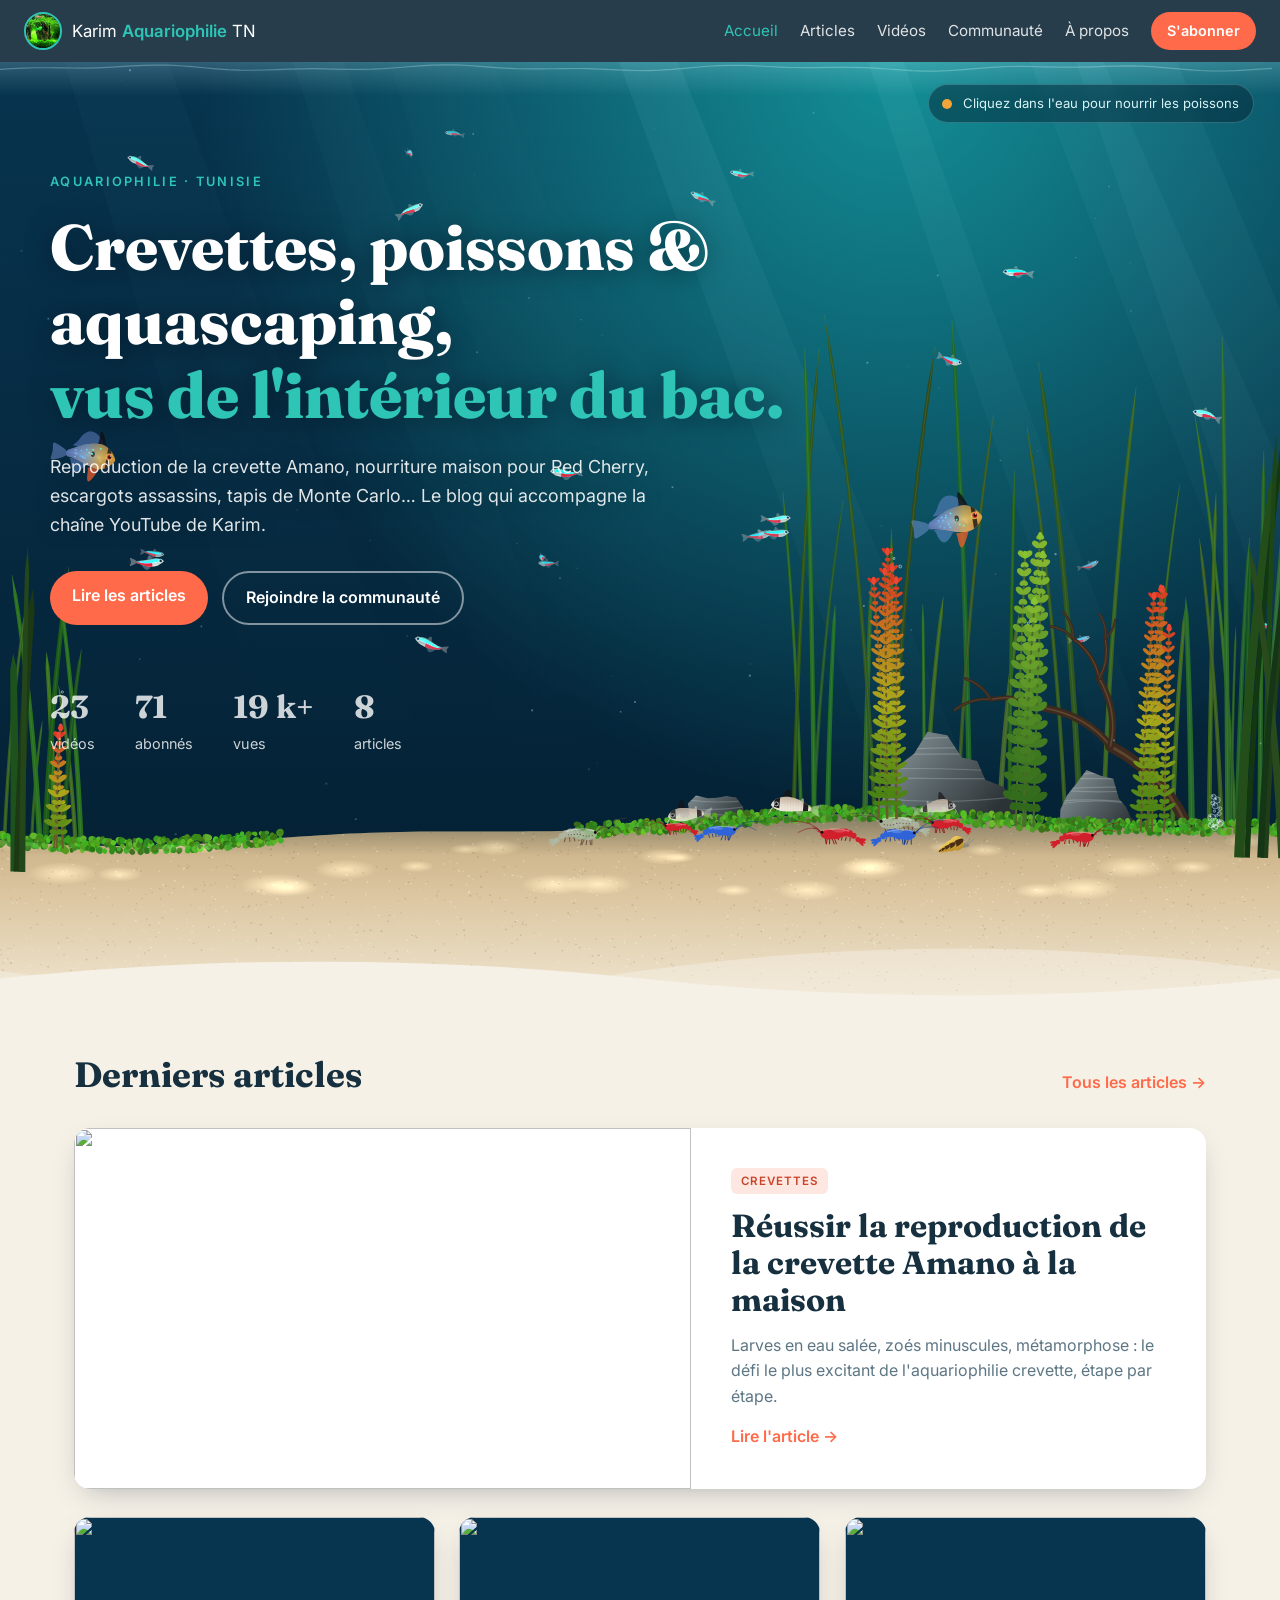
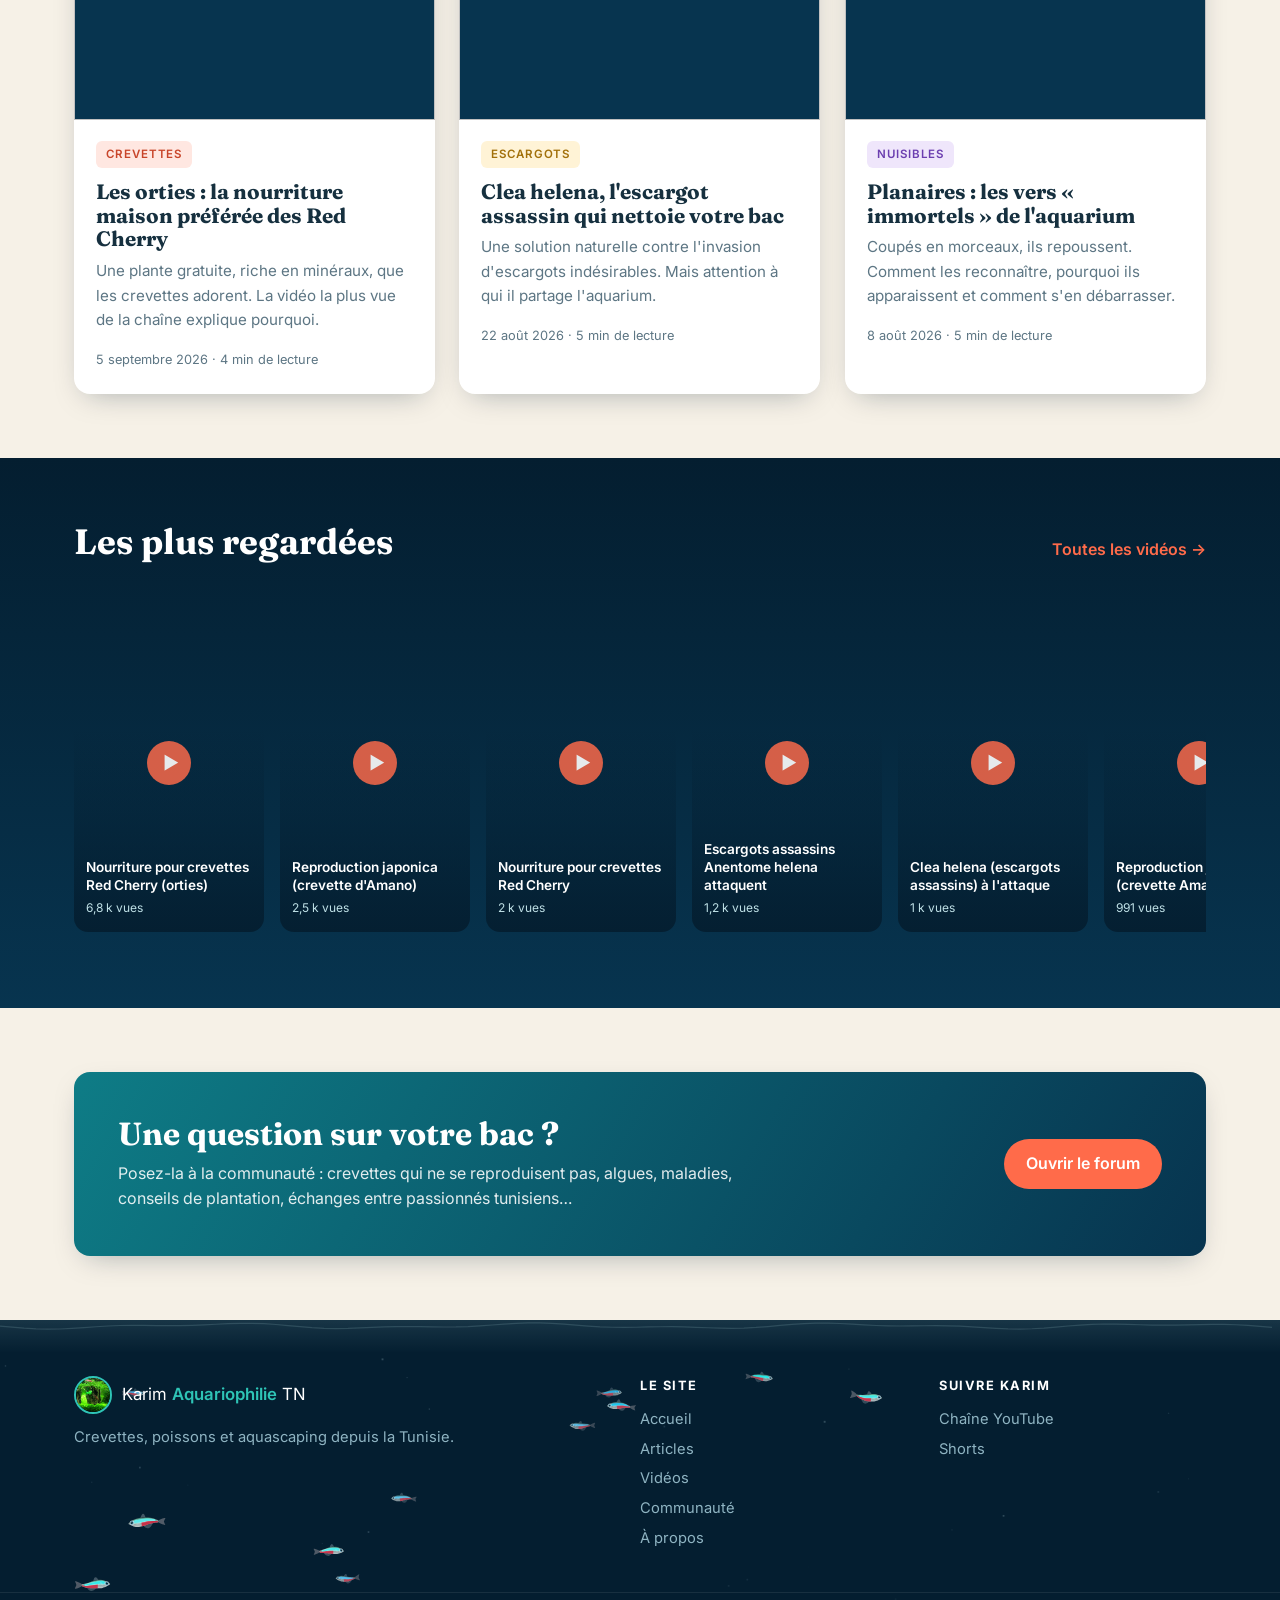
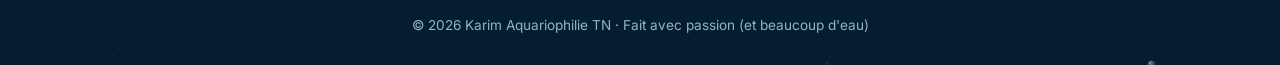
==== index.html @ fbced361 "Site blog Karim Aquariophilie TN Site statique multi-pages pour la chaîne YouTube @karimaquariophili" ====
<!DOCTYPE html>
<html lang="fr">
<head>
  <meta charset="UTF-8">
  <meta name="viewport" content="width=device-width, initial-scale=1.0">
  <title>Karim Aquariophilie TN – Crevettes, poissons et aquascaping</title>
  <meta name="description" content="Blog d'aquariophilie tunisien : reproduction de crevettes Amano, Red Cherry, escargots assassins, aquascaping et poissons d'eau douce.">
  <link rel="icon" href="assets/avatar.jpg">
  <link rel="preconnect" href="https://fonts.googleapis.com">
  <link rel="preconnect" href="https://fonts.gstatic.com" crossorigin>
  <link href="https://fonts.googleapis.com/css2?family=Fraunces:opsz,wght@9..144,600;9..144,800&family=Inter:wght@400;500;600&display=swap" rel="stylesheet">
  <link rel="stylesheet" href="assets/style.css">
</head>
<body data-page="home">
  <section class="hero">
    <p class="tank-hint">Cliquez dans l'eau pour nourrir les poissons</p>
    <div class="hero-inner">
      <p class="eyebrow">Aquariophilie · Tunisie</p>
      <h1>Crevettes, poissons &amp; aquascaping,<br><span>vus de l'intérieur du bac.</span></h1>
      <p class="lead">Reproduction de la crevette Amano, nourriture maison pour Red Cherry, escargots assassins, tapis de Monte Carlo… Le blog qui accompagne la chaîne YouTube de Karim.</p>
      <div class="hero-cta">
        <a class="btn" href="blog.html">Lire les articles</a>
        <a class="btn btn-ghost" href="communaute.html">Rejoindre la communauté</a>
      </div>
      <ul class="stats" id="stats"></ul>
    </div>
    <div class="waves" aria-hidden="true">
      <svg class="wave wave-back" viewBox="0 0 2880 120" preserveAspectRatio="none"><path d="M0,60 C240,100 480,100 720,60 C960,20 1200,20 1440,60 C1680,100 1920,100 2160,60 C2400,20 2640,20 2880,60 L2880,120 L0,120 Z"/></svg>
      <svg class="wave wave-front" viewBox="0 0 2880 120" preserveAspectRatio="none"><path d="M0,70 C240,40 480,40 720,70 C960,100 1200,100 1440,70 C1680,40 1920,40 2160,70 C2400,100 2640,100 2880,70 L2880,120 L0,120 Z"/></svg>
    </div>
  </section>

  <main>
    <section class="container first">
      <div class="section-head">
        <h2>Derniers articles</h2>
        <a class="link" href="blog.html">Tous les articles →</a>
      </div>
      <div class="featured" id="featured"></div>
      <div class="grid" id="article-grid"></div>
    </section>

    <section class="band">
      <div class="container">
        <div class="section-head">
          <h2>Les plus regardées</h2>
          <a class="link" href="videos.html">Toutes les vidéos →</a>
        </div>
        <div class="shorts" id="popular"></div>
      </div>
    </section>

    <section class="container">
      <div class="cta-box">
        <div>
          <h2>Une question sur votre bac ?</h2>
          <p>Posez-la à la communauté : crevettes qui ne se reproduisent pas, algues, maladies, conseils de plantation, échanges entre passionnés tunisiens…</p>
        </div>
        <a class="btn" href="communaute.html">Ouvrir le forum</a>
      </div>
    </section>
  </main>

  <script src="assets/config.js"></script>
  <script src="assets/data.js"></script>
  <script src="assets/db.js"></script>
  <script src="assets/app.js"></script>
  <script src="assets/aquarium.js"></script>
  <script src="assets/community.js"></script>
</body>
</html>
---- assets/style.css ----
:root {
  --abyss: #041e30;
  --deep: #07344f;
  --lagoon: #0e7c86;
  --aqua: #2ec4b6;
  --foam: #e8f7f5;
  --sand: #f6f1e7;
  --coral: #ff6b4a;
  --text: #16303f;
  --muted: #5d7684;
  --radius: 16px;
  --shadow: 0 10px 30px -12px rgba(4, 30, 48, .35);
}

* { box-sizing: border-box; margin: 0; padding: 0; }
html { scroll-behavior: smooth; }
body { font-family: Inter, system-ui, sans-serif; color: var(--text); background: var(--sand); line-height: 1.6; }
img { display: block; max-width: 100%; }
a { color: inherit; text-decoration: none; }
button { font: inherit; cursor: pointer; border: 0; background: none; color: inherit; text-align: left; }
h1, h2, h3 { font-family: Fraunces, Georgia, serif; line-height: 1.15; }

.container { max-width: 1180px; margin: 0 auto; padding: 0 24px; }
.narrow { max-width: 760px; }

/* ---------- Nav ---------- */
.nav {
  position: sticky; top: 0; z-index: 20;
  display: flex; align-items: center; justify-content: space-between; gap: 16px;
  padding: 12px 24px;
  background: rgba(4, 30, 48, .85); backdrop-filter: blur(10px);
  color: #fff;
}
.brand { display: flex; align-items: center; gap: 10px; font-size: 1.05rem; }
.brand img { width: 38px; height: 38px; border-radius: 50%; border: 2px solid var(--aqua); }
.brand b { color: var(--aqua); font-weight: 600; }
.nav nav { display: flex; align-items: center; gap: 22px; font-size: .95rem; }
.nav nav a:not(.btn) { opacity: .85; }
.nav nav a:not(.btn):hover, .nav nav a.active { opacity: 1; color: var(--aqua); }
.burger { display: none; color: #fff; font-size: 1.5rem; }

.btn {
  display: inline-block; padding: 12px 22px; border-radius: 999px;
  background: var(--coral); color: #fff; font-weight: 600;
  transition: transform .15s, box-shadow .15s;
}
.btn:hover { transform: translateY(-2px); box-shadow: 0 8px 20px -8px var(--coral); }
.btn-sm { padding: 7px 16px; font-size: .9rem; }
.btn-ghost { background: transparent; border: 2px solid rgba(255,255,255,.5); }
.btn-ghost:hover { border-color: #fff; box-shadow: none; }

/* ---------- Hero ---------- */
.hero {
  position: relative; overflow: hidden; color: #fff;
  background: radial-gradient(ellipse at 70% 0%, #138f96 0%, transparent 55%),
              linear-gradient(180deg, var(--deep), var(--abyss));
  padding: 110px 24px 260px;
}
.hero-inner { position: relative; max-width: 1180px; margin: 0 auto; z-index: 2; }
.eyebrow { text-transform: uppercase; letter-spacing: .18em; font-size: .8rem; color: var(--aqua); font-weight: 600; margin-bottom: 18px; }
.hero h1 { font-size: clamp(2.2rem, 5vw, 4rem); font-weight: 800; max-width: 850px; }
.hero h1 span { color: var(--aqua); }
.lead { max-width: 620px; margin: 22px 0 32px; font-size: 1.12rem; opacity: .88; }
.hero-cta { display: flex; gap: 14px; flex-wrap: wrap; }
.stats { list-style: none; display: flex; gap: 40px; flex-wrap: wrap; margin-top: 56px; }
.stats li { font-size: .9rem; opacity: .8; }
.stats b { display: block; font-family: Fraunces, serif; font-size: 2rem; color: #fff; opacity: 1; }


/* ---------- Sections ---------- */
section, .section { padding-block: 64px; }
section.container, .container.section { padding-block: 64px; }
section.first { padding-top: 40px; }
.section-head { display: flex; align-items: end; justify-content: space-between; flex-wrap: wrap; gap: 16px; margin-bottom: 32px; }
.section-head h2 { font-size: 2.2rem; }
.sub { font-family: Inter, sans-serif; font-size: .85rem; text-transform: uppercase; letter-spacing: .14em; color: var(--muted); margin: 36px 0 16px; }
.band .sub { color: #8fb4c2; }

.filters { display: flex; flex-wrap: wrap; gap: 8px; }
.filters button {
  padding: 7px 15px; border-radius: 999px; font-size: .88rem;
  background: #fff; border: 1px solid #dbe6e8; color: var(--muted);
}
.filters button.active, .filters button:hover { background: var(--lagoon); border-color: var(--lagoon); color: #fff; }
.band .filters button { background: rgba(255,255,255,.07); border-color: rgba(255,255,255,.15); color: #cfe3ea; }
.band .filters button.active, .band .filters button:hover { background: var(--aqua); color: var(--abyss); border-color: var(--aqua); }

.grid { display: grid; grid-template-columns: repeat(auto-fill, minmax(300px, 1fr)); gap: 24px; }

/* ---------- Cards ---------- */
.tag { display: inline-block; font-size: .72rem; font-weight: 600; text-transform: uppercase; letter-spacing: .08em; padding: 4px 10px; border-radius: 6px; background: var(--foam); color: var(--lagoon); }
.tag-crevettes { background: #ffe7e1; color: #c8452a; }
.tag-poissons { background: #e0f0ff; color: #1f6fb2; }
.tag-escargots { background: #fff3d6; color: #a2700a; }
.tag-plantes { background: #e2f6e6; color: #2c8a45; }
.tag-nuisibles { background: #efe6fb; color: #6c3fb0; }

.card, .feature { background: #fff; border-radius: var(--radius); overflow: hidden; box-shadow: var(--shadow); transition: transform .2s, box-shadow .2s; }
.card:hover, .feature:hover { transform: translateY(-4px); box-shadow: 0 18px 40px -16px rgba(4,30,48,.45); }
.card-img { position: relative; aspect-ratio: 16 / 9; overflow: hidden; background: var(--deep); }
.card-img img { width: 100%; height: 100%; object-fit: cover; transition: transform .4s; }
.card:hover .card-img img, .vcard:hover .card-img img { transform: scale(1.05); }
.card-body { padding: 20px 22px 22px; }
.card h3 { font-size: 1.3rem; margin: 12px 0 8px; }
.card p { color: var(--muted); font-size: .95rem; margin-bottom: 14px; }
.card small { color: var(--muted); font-size: .8rem; }

.feature { display: grid; grid-template-columns: 1.2fr 1fr; margin-bottom: 28px; }
.feature img { width: 100%; height: 100%; min-height: 300px; object-fit: cover; }
.feature > div { padding: 40px; display: flex; flex-direction: column; justify-content: center; align-items: flex-start; gap: 14px; }
.feature h3 { font-size: 2rem; }
.feature p { color: var(--muted); }
.link { color: var(--coral); font-weight: 600; }

/* ---------- Videos ---------- */
.band { background: linear-gradient(180deg, var(--abyss), var(--deep)); color: #fff; }
.videos { grid-template-columns: repeat(auto-fill, minmax(250px, 1fr)); }
.vcard { display: block; width: 100%; border-radius: 12px; overflow: hidden; background: rgba(255,255,255,.05); border: 1px solid rgba(255,255,255,.08); transition: background .2s; }
.vcard:hover { background: rgba(255,255,255,.1); }
.vbody { padding: 12px 14px 14px; }
.vbody h4 { font-size: .95rem; font-weight: 600; margin-bottom: 4px; }
.vbody small { color: #8fb4c2; font-size: .8rem; }
.play {
  position: absolute; top: 50%; left: 50%; transform: translate(-50%, -50%);
  width: 52px; height: 52px; border-radius: 50%; display: grid; place-items: center;
  background: rgba(255,107,74,.92); color: #fff; font-size: 1.1rem; padding-left: 3px;
  opacity: .9; transition: transform .2s;
}
.vcard:hover .play, .scard:hover .play { transform: translate(-50%, -50%) scale(1.12); }
.dur { position: absolute; right: 8px; bottom: 8px; background: rgba(0,0,0,.75); font-size: .75rem; padding: 2px 6px; border-radius: 4px; }

.shorts { display: grid; grid-auto-flow: column; grid-auto-columns: 190px; gap: 16px; overflow-x: auto; padding-bottom: 12px; scroll-snap-type: x mandatory; }
.scard {
  position: relative; aspect-ratio: 9 / 16; border-radius: 14px; overflow: hidden;
  background-size: cover; background-position: center; scroll-snap-align: start;
  display: flex; align-items: flex-end; color: #fff;
}
.scard::after { content: ""; position: absolute; inset: 0; background: linear-gradient(180deg, transparent 40%, rgba(4,30,48,.95)); }
.scard > div { position: relative; z-index: 1; padding: 12px; }
.scard h4 { font-size: .85rem; font-weight: 600; line-height: 1.3; }
.scard small { color: #bfe0e6; font-size: .75rem; }
.scard .play { z-index: 1; width: 44px; height: 44px; }
.empty { color: #8fb4c2; }

/* ---------- About ---------- */
.about { display: flex; gap: 48px; align-items: center; }
.about img { width: 200px; height: 200px; border-radius: 50%; border: 6px solid #fff; box-shadow: var(--shadow); flex-shrink: 0; }
.about h2 { font-size: 2.2rem; margin-bottom: 14px; }
.about p { color: var(--muted); margin-bottom: 14px; max-width: 640px; }
.about .btn { margin-top: 8px; }

footer { background: var(--abyss); color: #8fb4c2; padding: 56px 0 28px; font-size: .92rem; }
.footer-grid { display: grid; grid-template-columns: 2fr 1fr 1fr; gap: 32px; margin-bottom: 36px; }
.footer-grid .brand { color: #fff; margin-bottom: 12px; }
.footer-grid h4 { color: #fff; font-size: .8rem; text-transform: uppercase; letter-spacing: .12em; margin-bottom: 12px; }
.footer-grid a:not(.brand) { display: block; margin-bottom: 6px; }
.footer-grid a:hover { color: var(--aqua); }
.copy { text-align: center; border-top: 1px solid rgba(255,255,255,.08); padding-top: 22px; font-size: .85rem; }

/* ---------- Modal ---------- */
.modal { position: fixed; inset: 0; z-index: 50; background: rgba(2, 14, 24, .88); display: grid; place-items: center; padding: 24px; }
.modal[hidden] { display: none; }
.modal-box { position: relative; width: min(960px, 100%); }
.modal-frame { aspect-ratio: 16 / 9; border-radius: 12px; overflow: hidden; background: #000; }
.modal-frame.is-short { aspect-ratio: 9 / 16; width: min(380px, 100%); max-height: 85vh; margin: 0 auto; }
.modal-frame iframe { width: 100%; height: 100%; border: 0; }
.modal-close { position: absolute; top: -44px; right: 0; color: #fff; font-size: 2rem; line-height: 1; }

/* ---------- Article ---------- */
.article-hero { background-size: cover; background-position: center; color: #fff; padding: 90px 0 70px; }
.article-hero h1 { font-size: clamp(2rem, 4.5vw, 3.2rem); margin: 16px 0 12px; }
.back { display: block; width: fit-content; margin-bottom: 22px; color: var(--aqua); font-size: .9rem; }
.meta { opacity: .8; font-size: .95rem; }
.prose { padding: 56px 24px 20px; font-size: 1.08rem; }
.prose p, .prose ul, .prose ol { margin-bottom: 1.1em; }
.prose h2 { font-size: 1.7rem; margin: 1.8em 0 .6em; color: var(--deep); }
.prose ul, .prose ol { padding-left: 1.4em; }
.prose li { margin-bottom: .4em; }
.prose .tip { background: var(--foam); border-left: 4px solid var(--aqua); padding: 18px 22px; border-radius: 0 12px 12px 0; margin: 1.8em 0; }
.article-videos { display: grid; grid-template-columns: repeat(auto-fill, minmax(200px, 1fr)); gap: 16px; }
.article-videos .vcard { background: var(--deep); color: #fff; }
.article-videos .scard { max-height: 360px; }
.more-title { font-size: 1.8rem; margin-bottom: 24px; }

/* ---------- Pages internes ---------- */
.page-head { color: #fff; padding: 72px 0 56px; background: radial-gradient(ellipse at 80% 0%, #138f96 0%, transparent 60%), linear-gradient(180deg, var(--deep), var(--abyss)); }
.page-head h1 { font-size: clamp(2.2rem, 5vw, 3.4rem); }
.page-head .lead { margin: 14px 0 0; }
.toolbar { display: flex; justify-content: space-between; align-items: center; gap: 16px; flex-wrap: wrap; margin-bottom: 28px; }
.search { padding: 10px 16px; border-radius: 999px; border: 1px solid #dbe6e8; font: inherit; min-width: 260px; background: #fff; }
.search:focus, .form input:focus, .form textarea:focus, .form select:focus { outline: 2px solid var(--aqua); border-color: transparent; }
.band.section .filters { margin-bottom: 8px; }
.link:hover { text-decoration: underline; }
.btn-outline { background: transparent; color: var(--lagoon); border: 2px solid var(--lagoon); }
.btn-outline:hover { box-shadow: none; background: var(--lagoon); color: #fff; }
.btn:disabled { opacity: .6; cursor: wait; transform: none; }
.cta-box { display: flex; align-items: center; justify-content: space-between; gap: 28px; padding: 44px; border-radius: var(--radius); color: #fff; background: linear-gradient(120deg, var(--lagoon), var(--deep)); box-shadow: var(--shadow); }
.cta-box h2 { font-size: 2rem; margin-bottom: 8px; }
.cta-box p { opacity: .88; max-width: 620px; }
.values { display: grid; grid-template-columns: repeat(3, 1fr); gap: 20px; margin-top: 56px; }
.values h3 { margin-bottom: 8px; color: var(--deep); }
.values p { color: var(--muted); }

/* ---------- Formulaires ---------- */
.panel { background: #fff; border-radius: var(--radius); box-shadow: var(--shadow); padding: 26px; }
.panel h3 { font-size: 1.3rem; margin-bottom: 14px; }
.form label { display: block; font-size: .85rem; font-weight: 600; color: var(--muted); margin-bottom: 14px; }
.form input, .form textarea, .form select { display: block; width: 100%; margin-top: 6px; padding: 10px 12px; border: 1px solid #d5e1e4; border-radius: 10px; font: inherit; color: var(--text); background: #fbfdfd; resize: vertical; }
.form-error { color: #c8452a; font-size: .9rem; min-height: 0; }
.form-error:not(:empty) { margin-bottom: 12px; }
.notice { background: #fff3d6; color: #7a5506; border-radius: 10px; padding: 12px 16px; font-size: .9rem; margin-bottom: 24px; }
.hint { color: var(--muted); font-size: .82rem; margin-top: 14px; }
.back.dark { color: var(--lagoon); }

/* ---------- Forum & commentaires ---------- */
.forum-layout { display: grid; grid-template-columns: 1fr 340px; gap: 32px; align-items: start; }
.forum-layout aside { position: sticky; top: 84px; }
.forum-layout .filters { margin-bottom: 18px; }
.forum-layout .filters button.active, .forum-layout .filters button:hover { background: var(--lagoon); }
.topic-list { display: flex; flex-direction: column; gap: 12px; }
.topic { display: flex; align-items: center; gap: 16px; background: #fff; border-radius: 14px; padding: 18px 20px; box-shadow: 0 4px 16px -10px rgba(4,30,48,.35); transition: transform .15s; }
.topic:hover { transform: translateX(4px); }
.topic-main { flex: 1; min-width: 0; }
.topic h3 { font-size: 1.15rem; margin: 6px 0 4px; overflow-wrap: anywhere; }
.topic-count { text-align: center; color: var(--muted); min-width: 64px; }
.topic-count b { display: block; font-family: Fraunces, serif; font-size: 1.5rem; color: var(--deep); }
.tag-forum { background: var(--foam); color: var(--lagoon); }
.avatar { flex-shrink: 0; width: 42px; height: 42px; border-radius: 50%; display: grid; place-items: center; color: #fff; font-weight: 600; }
.post { display: flex; gap: 14px; padding: 18px 0; border-bottom: 1px solid #e6ecee; }
.post > div { min-width: 0; overflow-wrap: anywhere; }
.post-meta { color: var(--muted); font-size: .85rem; margin-bottom: 4px; }
.post-meta b { color: var(--text); }
.post-first { background: #fff; border-radius: 14px; padding: 22px; border: 0; box-shadow: var(--shadow); margin-top: 18px; }
.thread { max-width: 820px; }
.thread h2 { font-size: 2rem; margin-top: 10px; }
.replies-title { margin: 36px 0 4px; font-size: 1.3rem; }
#reply-form, #comment-form { margin-top: 28px; }
.comments { padding-top: 24px; }
.comments h2 { font-size: 1.7rem; margin-bottom: 12px; }
.empty { color: var(--muted); padding: 14px 0; }
.band .empty { color: #8fb4c2; }

/* ---------- Aquarium animé ---------- */
.tank { position: absolute; inset: 0; width: 100%; height: 100%; display: block; z-index: 0; }
.hero { cursor: crosshair; }
.hero a, .hero button { cursor: pointer; }
.hero-inner h1, .hero-inner .lead, .page-head h1, .page-head .lead { text-shadow: 0 2px 24px rgba(2, 20, 32, .55); }
.page-head, .article-hero, footer { position: relative; overflow: hidden; }
.page-head > .container, .article-hero > .container, footer > :not(canvas) { position: relative; z-index: 1; }
.tank-footer { opacity: .9; }
.tank-hint {
  position: absolute; z-index: 2; top: 22px; right: 26px; margin: 0;
  padding: 8px 14px 8px 34px; border-radius: 999px; font-size: .82rem; color: #d8f3f6;
  background: rgba(4, 30, 48, .45); border: 1px solid rgba(160, 230, 240, .25); backdrop-filter: blur(6px);
  pointer-events: none; transition: opacity .6s, transform .6s;
  animation: hint-float 3.2s ease-in-out infinite;
}
.tank-hint::before {
  content: ""; position: absolute; left: 13px; top: 50%; width: 10px; height: 10px; margin-top: -5px;
  border-radius: 50%; background: #f0a43a; box-shadow: 0 0 0 0 rgba(240, 164, 58, .7); animation: hint-dot 1.6s infinite;
}
.tank-hint.done { opacity: 0; transform: translateY(-10px); }
@keyframes hint-float { 50% { transform: translateY(-4px); } }
@keyframes hint-dot { 70% { box-shadow: 0 0 0 10px rgba(240, 164, 58, 0); } 100% { box-shadow: 0 0 0 0 rgba(240, 164, 58, 0); } }

/* vagues en mouvement entre l'aquarium et la page */
.waves { position: absolute; left: 0; bottom: -1px; width: 100%; height: 90px; overflow: hidden; z-index: 1; pointer-events: none; }
.wave { position: absolute; bottom: 0; left: 0; width: 200%; height: 100%; fill: var(--sand); }
.wave-back { opacity: .45; animation: wave-drift 19s linear infinite; }
.wave-front { animation: wave-drift 12s linear infinite reverse; }
@keyframes wave-drift { from { transform: translateX(0); } to { transform: translateX(-50%); } }

/* entrée du titre */
.hero-inner > *, .page-head .container > * { animation: rise-in 1s cubic-bezier(.2, .75, .2, 1) both; }
.hero-inner > :nth-child(2), .page-head .container > :nth-child(2) { animation-delay: .12s; }
.hero-inner > :nth-child(3), .page-head .container > :nth-child(3) { animation-delay: .24s; }
.hero-inner > :nth-child(4) { animation-delay: .36s; }
.hero-inner > :nth-child(5) { animation-delay: .48s; }
@keyframes rise-in { from { opacity: 0; transform: translateY(26px); filter: blur(4px); } }

/* apparition au défilement */
.reveal { opacity: 0; transform: translateY(30px) scale(.98); transition: opacity .8s ease, transform .8s cubic-bezier(.2, .75, .2, 1) !important; }
.reveal.in { opacity: 1; transform: none; }

/* cartes 3D + reflet */
.card, .feature, .vcard { position: relative; transition: transform .25s ease-out, box-shadow .25s, background .2s; will-change: transform; }
.tilting::after {
  content: ""; position: absolute; inset: 0; pointer-events: none; border-radius: inherit; z-index: 2;
  background: radial-gradient(circle at var(--gx) var(--gy), rgba(255, 255, 255, .28), transparent 55%);
  mix-blend-mode: soft-light;
}

/* bulles des boutons */
.btn { position: relative; }
.pop-bubble {
  position: absolute; border-radius: 50%; pointer-events: none;
  border: 1.5px solid currentColor; background: rgba(255, 255, 255, .15); opacity: .85;
  animation: pop-up .9s cubic-bezier(.2, .7, .3, 1) forwards;
}
@keyframes pop-up { to { transform: translate(var(--dx), var(--dy)) scale(.3); opacity: 0; } }

/* transitions douces entre les pages */
@view-transition { navigation: auto; }

@media (prefers-reduced-motion: reduce) {
  * { transition: none !important; animation: none !important; }
}

/* ---------- Responsive ---------- */
@media (max-width: 820px) {
  .burger { display: block; }
  .nav { flex-wrap: wrap; }
  .nav nav { display: none; width: 100%; flex-direction: column; align-items: flex-start; gap: 14px; padding: 12px 0 6px; }
  .nav.open nav { display: flex; }
  .footer-grid { grid-template-columns: 1fr; }
  .forum-layout { grid-template-columns: 1fr; }
  .forum-layout aside { order: -1; position: static; }
  .cta-box { flex-direction: column; align-items: flex-start; }
  .values { grid-template-columns: 1fr; }
  .topic-count { display: none; }
  .feature { grid-template-columns: 1fr; }
  .feature img { min-height: 200px; }
  .feature > div { padding: 26px; }
  .about { flex-direction: column; text-align: center; }
  .about p { margin-left: auto; margin-right: auto; }
  .stats { gap: 24px; }
  .hero { padding-bottom: 220px; }
  .tank-hint { top: auto; bottom: 96px; right: 50%; transform: translateX(50%); white-space: nowrap; animation: none; }
  .tank-hint.done { transform: translate(50%, -10px); }
}
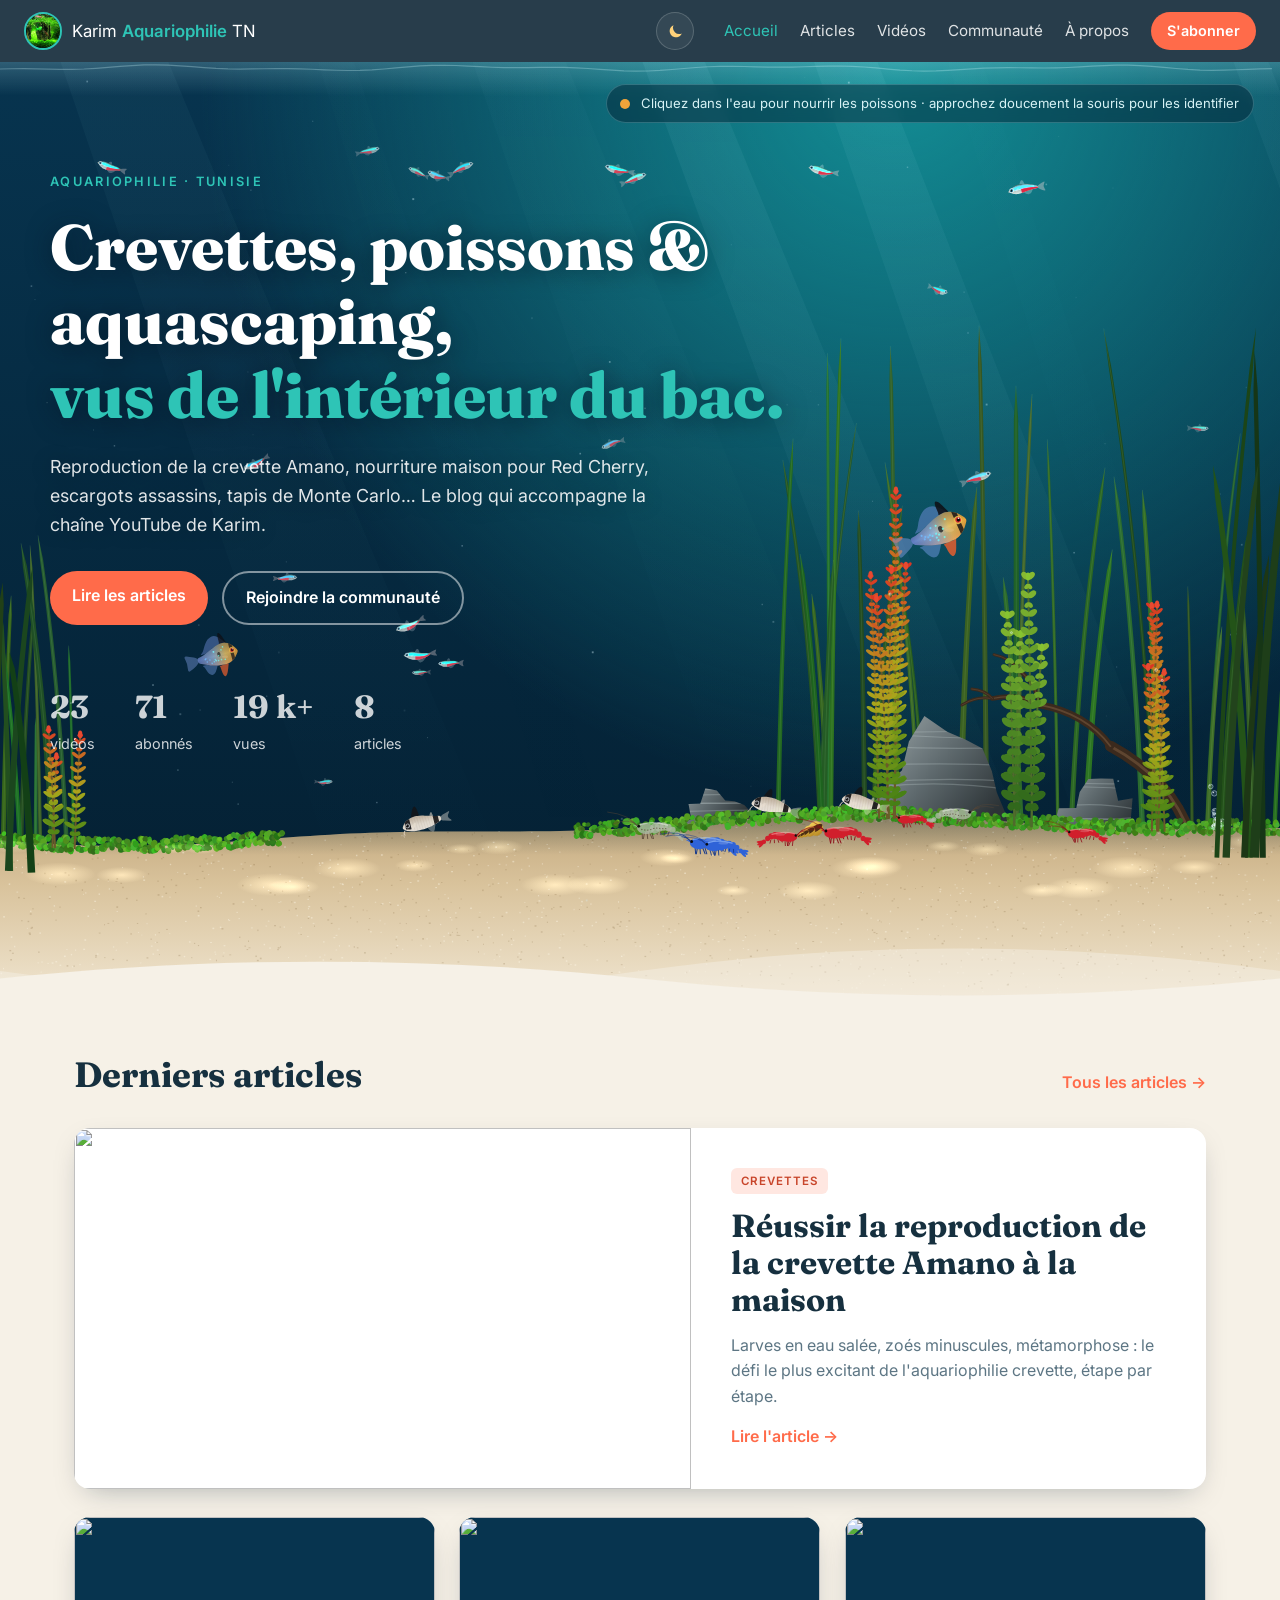
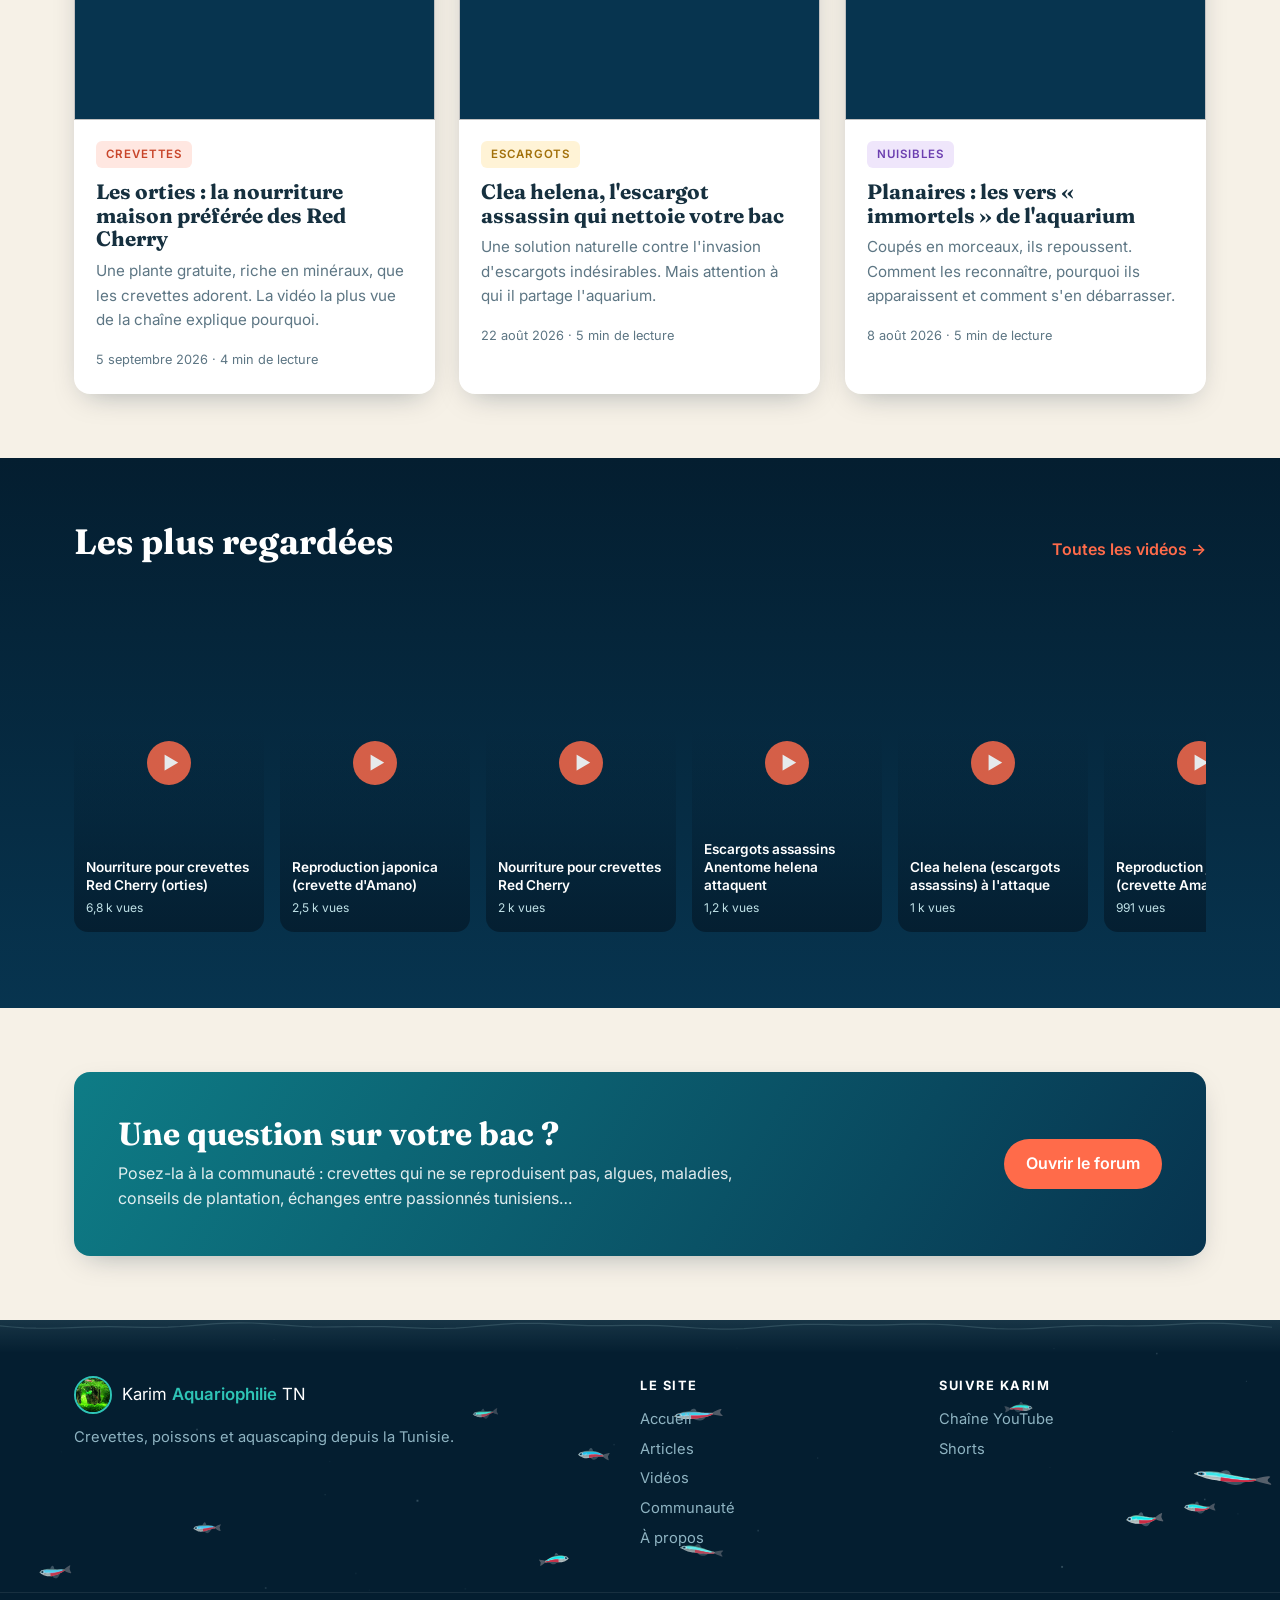
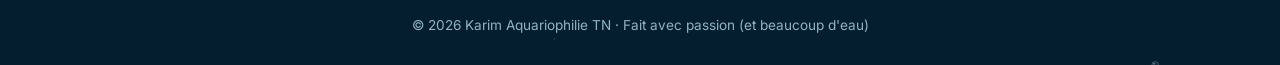
==== commit 124bf577: "Aquarium : mode nuit, étiquettes d'espèces, compteur de flocons - Mode nuit (bouton lune dans l'en-t" ====
--- a/index.html
+++ b/index.html
@@ -13,7 +13,13 @@
 </head>
 <body data-page="home">
   <section class="hero">
-    <p class="tank-hint">Cliquez dans l'eau pour nourrir les poissons</p>
+    <div class="tank-ui">
+      <p class="tank-hint">Cliquez dans l'eau pour nourrir les poissons<span class="hint-hover"> · approchez doucement la souris pour les identifier</span></p>
+      <p class="tank-counter" hidden>
+        <svg viewBox="0 0 24 14" aria-hidden="true"><path d="M2 7c3-5 10-6 15-1l5-4v10l-5-4c-5 5-12 4-15-1z" fill="currentColor"/><circle cx="6.5" cy="6" r="1" fill="#041e30"/></svg>
+        <span><b>0</b> flocon<span class="plural"></span> mangé<span class="plural"></span></span>
+      </p>
+    </div>
     <div class="hero-inner">
       <p class="eyebrow">Aquariophilie · Tunisie</p>
       <h1>Crevettes, poissons &amp; aquascaping,<br><span>vus de l'intérieur du bac.</span></h1>
--- a/assets/style.css
+++ b/assets/style.css
@@ -248,8 +248,9 @@
 .page-head, .article-hero, footer { position: relative; overflow: hidden; }
 .page-head > .container, .article-hero > .container, footer > :not(canvas) { position: relative; z-index: 1; }
 .tank-footer { opacity: .9; }
+.tank-ui { position: absolute; z-index: 2; top: 22px; right: 26px; display: flex; flex-direction: column; align-items: flex-end; gap: 8px; pointer-events: none; }
 .tank-hint {
-  position: absolute; z-index: 2; top: 22px; right: 26px; margin: 0;
+  position: relative; margin: 0;
   padding: 8px 14px 8px 34px; border-radius: 999px; font-size: .82rem; color: #d8f3f6;
   background: rgba(4, 30, 48, .45); border: 1px solid rgba(160, 230, 240, .25); backdrop-filter: blur(6px);
   pointer-events: none; transition: opacity .6s, transform .6s;
@@ -259,7 +260,34 @@
   content: ""; position: absolute; left: 13px; top: 50%; width: 10px; height: 10px; margin-top: -5px;
   border-radius: 50%; background: #f0a43a; box-shadow: 0 0 0 0 rgba(240, 164, 58, .7); animation: hint-dot 1.6s infinite;
 }
-.tank-hint.done { opacity: 0; transform: translateY(-10px); }
+.tank-hint.done { display: none; }
+@media (hover: none) { .hint-hover { display: none; } }
+.tank-counter {
+  display: flex; align-items: center; gap: 6px; margin: 0; padding: 7px 14px; border-radius: 999px;
+  font-size: .85rem; color: #d8f3f6; background: rgba(4, 30, 48, .5); border: 1px solid rgba(240, 164, 58, .45);
+  backdrop-filter: blur(6px); animation: rise-in .6s cubic-bezier(.2, .75, .2, 1) both;
+}
+.tank-counter[hidden] { display: none; }
+.tank-counter svg { width: 22px; height: 13px; color: #f0a43a; }
+.tank-counter b { font-family: Fraunces, serif; font-size: 1.05rem; color: #ffd08a; }
+.tank-counter.bump b { animation: bump .45s cubic-bezier(.2, 1.6, .4, 1); display: inline-block; }
+@keyframes bump { 40% { transform: scale(1.45); color: #fff; } }
+.hero.tank-link { cursor: pointer; }
+
+/* bouton mode nuit */
+.night-toggle {
+  display: grid; place-items: center; width: 38px; height: 38px; border-radius: 50%; margin-left: auto; margin-right: 14px;
+  color: #ffd27a; border: 1px solid rgba(255, 255, 255, .18); background: rgba(255, 255, 255, .06);
+  transition: background .2s, transform .3s;
+}
+.night-toggle:hover { background: rgba(255, 255, 255, .14); transform: rotate(-15deg); }
+.night-toggle svg { width: 19px; height: 19px; grid-area: 1 / 1; transition: opacity .3s, transform .4s; }
+.i-moon { fill: currentColor; }
+.i-sun { fill: none; stroke: currentColor; stroke-width: 1.8; stroke-linecap: round; opacity: 0; transform: rotate(-90deg) scale(.5); }
+.i-sun circle { fill: currentColor; }
+.night-toggle[aria-pressed="true"] .i-moon { opacity: 0; transform: rotate(90deg) scale(.5); }
+.night-toggle[aria-pressed="true"] .i-sun { opacity: 1; transform: none; }
+.nav nav { margin-left: 0; }
 @keyframes hint-float { 50% { transform: translateY(-4px); } }
 @keyframes hint-dot { 70% { box-shadow: 0 0 0 10px rgba(240, 164, 58, 0); } 100% { box-shadow: 0 0 0 0 rgba(240, 164, 58, 0); } }
 
@@ -325,6 +353,7 @@
   .about p { margin-left: auto; margin-right: auto; }
   .stats { gap: 24px; }
   .hero { padding-bottom: 220px; }
-  .tank-hint { top: auto; bottom: 96px; right: 50%; transform: translateX(50%); white-space: nowrap; animation: none; }
-  .tank-hint.done { transform: translate(50%, -10px); }
-}
+  .tank-ui { top: auto; bottom: 96px; right: 50%; transform: translateX(50%); align-items: center; }
+  .tank-hint { white-space: nowrap; animation: none; }
+  .night-toggle { margin-right: 10px; }
+}
